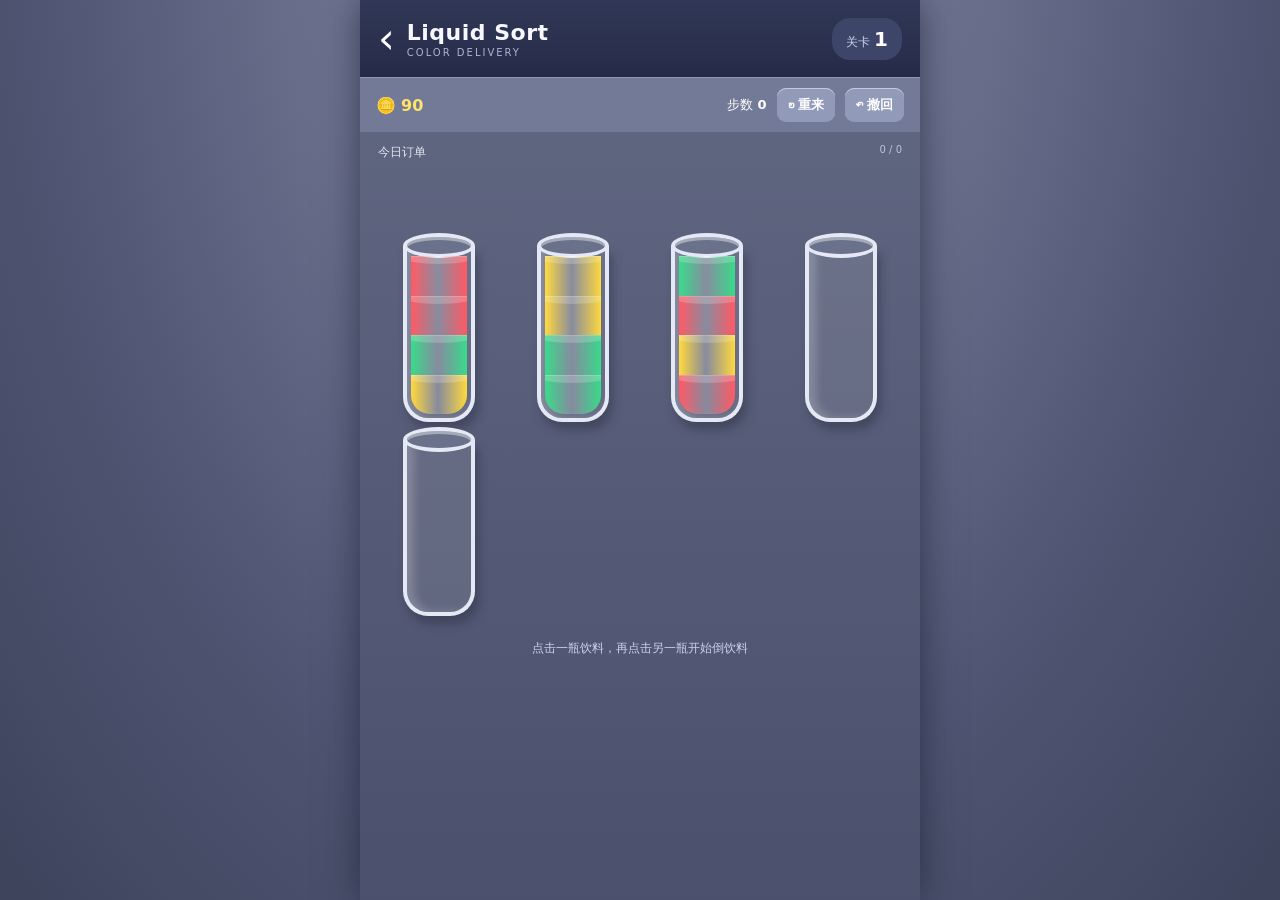
==== games/liquid-sort/index.html @ e86a49a3 "feat: add randomized liquid sort puzzle game" ====
<!doctype html><html lang="zh-CN"><head><meta charset="UTF-8"><meta name="viewport" content="width=device-width,initial-scale=1,viewport-fit=cover"><title>Liquid Sort · Winbox</title><link rel="stylesheet" href="style.css"></head><body><main class="app"><header class="top"><a class="back" href="../../index.html">‹</a><div><h1>Liquid Sort</h1><p>Color Delivery</p></div><div class="level">关卡 <b id="level">1</b></div></header><section class="hud"><span>🪙 <b id="coins">90</b></span><span>步数 <b id="moves">0</b></span><button id="reset">↻ 重来</button><button id="undo">↶ 撤回</button></section><section class="deliveries"><div class="delivery-title">今日订单 <small id="orders">0 / 6</small></div><div id="bags" class="bags"></div></section><section id="board" class="board"></section><p id="hint" class="hint">点击一瓶饮料，再点击另一瓶开始倒饮料</p></main><div id="win" class="modal" hidden><div class="modal-card"><div class="confetti">🎉</div><h2>订单完成！</h2><p>所有饮料都分装好了，外卖袋正在送出。</p><button id="next">下一关</button></div></div><script src="game.js"></script></body></html>
---- games/liquid-sort/style.css ----
*{box-sizing:border-box}html,body{margin:0;min-height:100%;font-family:system-ui,'Microsoft YaHei',sans-serif;color:#f6f7ff;background:#656b88}body{min-height:100dvh;background:radial-gradient(ellipse at 50% -10%,#8c91ad,#505673 65%,#3e435c);overflow-x:hidden}.app{width:min(560px,100%);min-height:100dvh;margin:auto;padding-bottom:18px;background:linear-gradient(180deg,#626983,#4b506c);box-shadow:0 0 35px #1d2033aa}.top{height:78px;padding:12px 18px;display:flex;align-items:center;gap:12px;background:linear-gradient(#313857,#252b47);border-bottom:1px solid #9197b4}.back{color:#fff;text-decoration:none;font-size:42px;line-height:30px;font-weight:200}.top h1{margin:0;font-size:22px;letter-spacing:.5px}.top p{margin:2px 0 0;color:#aeb5d0;font-size:10px;letter-spacing:2px;text-transform:uppercase}.level{margin-left:auto;padding:9px 14px;border-radius:18px;background:#3d4569;color:#ccd2ec;font-size:12px}.level b{color:#fff;font-size:20px}.hud{display:flex;align-items:center;gap:10px;padding:10px 16px;background:#737a98;color:#fff;font-size:13px}.hud span:first-child{margin-right:auto;color:#ffe36a;font-size:16px}.hud button,.modal button{border:0;border-radius:9px;padding:8px 11px;background:#929ab9;color:#fff;font-weight:700;box-shadow:inset 0 1px #c4c9de;cursor:pointer}.hud button:active,.modal button:active{transform:scale(.96)}.deliveries{padding:12px 18px 3px}.delivery-title{font-size:12px;color:#e2e5f2;margin-bottom:8px}.delivery-title small{float:right;color:#bbc2dc}.bags{display:flex;gap:8px;min-height:48px}.bag{width:42px;height:42px;position:relative;border-radius:5px 5px 8px 8px;background:linear-gradient(135deg,#f6f7f9 15%,#cfd4df 55%,#9ca3b8);border:2px solid #f8f9ff;box-shadow:2px 3px 4px #25283b88}.bag:before{content:'';position:absolute;top:-12px;left:8px;width:20px;height:15px;border:5px solid #b8bdcd;border-bottom:0;border-radius:15px 15px 0 0}.bag.done{animation:bagAway .8s ease forwards}.bag .drink{position:absolute;inset:11px 9px 5px;border-radius:3px 3px 5px 5px}.board{display:grid;grid-template-columns:repeat(4,1fr);gap:18px 13px;padding:26px 18px 24px;align-items:end;justify-items:center}.bottle{position:relative;width:72px;height:176px;border:4px solid #e5e8f5;border-top:0;border-radius:0 0 25px 25px;background:#ffffff18;box-shadow:inset 7px 0 8px #fff3,4px 8px 10px #25283b66;cursor:pointer;transition:transform .25s cubic-bezier(.2,1.5,.4,1),filter .2s}.bottle:before{content:'';position:absolute;left:-4px;right:-4px;top:-13px;height:17px;border:4px solid #e5e8f5;border-radius:50%;background:#69718b;box-shadow:inset 0 3px #fff6}.bottle.selected{transform:translateY(-12px) rotate(-2deg);filter:drop-shadow(0 0 9px #a8ddff);outline:2px solid #8dd8ff;outline-offset:5px}.bottle.valid{animation:pulse .8s infinite alternate}.layers{position:absolute;inset:10px 4px 4px;display:flex;flex-direction:column-reverse;overflow:hidden;border-radius:0 0 19px 19px}.liquid{height:25%;min-height:25%;border-top:1px solid #ffffff55;position:relative;overflow:hidden}.liquid:after{content:'';position:absolute;left:-10%;top:-5px;width:120%;height:12px;border-radius:50%;background:#ffffff30;animation:wave 1.8s ease-in-out infinite}.bottle.pour{animation:pour .55s ease}.carton{width:74px;height:105px;align-self:center;position:relative;border-radius:7px 7px 13px 13px;background:linear-gradient(135deg,#eee2cc,#b58b69);border:3px solid #f8eee1;box-shadow:3px 5px 7px #25283b77;display:grid;place-items:center;font-size:27px;cursor:pointer}.carton:before{content:'🍵';font-size:25px}.carton small{position:absolute;bottom:7px;font-size:9px;color:#604732}.hint{text-align:center;margin:0;padding:0 18px 14px;color:#cdd3ea;font-size:12px}.modal{position:fixed;inset:0;display:grid;place-items:center;background:#15182799;z-index:5;padding:20px}.modal-card{width:min(330px,100%);padding:28px 22px;text-align:center;border-radius:20px;background:linear-gradient(#697294,#414862);box-shadow:0 15px 40px #151827aa;border:1px solid #aab3d0}.modal-card h2{margin:4px 0 8px}.modal-card p{font-size:13px;color:#e0e4f1;line-height:1.6}.confetti{font-size:48px;animation:bounce .8s infinite alternate}@keyframes wave{0%,100%{transform:translateX(-3px)}50%{transform:translateX(5px)}}@keyframes pour{0%{transform:translateY(-12px) rotate(0)}45%{transform:translateY(-18px) rotate(-12deg)}100%{transform:translateY(0) rotate(0)}}@keyframes pulse{to{box-shadow:0 0 15px #9adfff}}@keyframes bagAway{to{transform:translateY(-80px) rotate(18deg);opacity:0}}@keyframes bounce{to{transform:translateY(-8px) rotate(5deg)}}[hidden]{display:none!important}@media(max-width:420px){.board{gap:18px 8px;padding-left:12px;padding-right:12px}.bottle{width:65px;height:164px}.carton{width:65px;height:98px}.hud{padding-left:10px;padding-right:10px}}
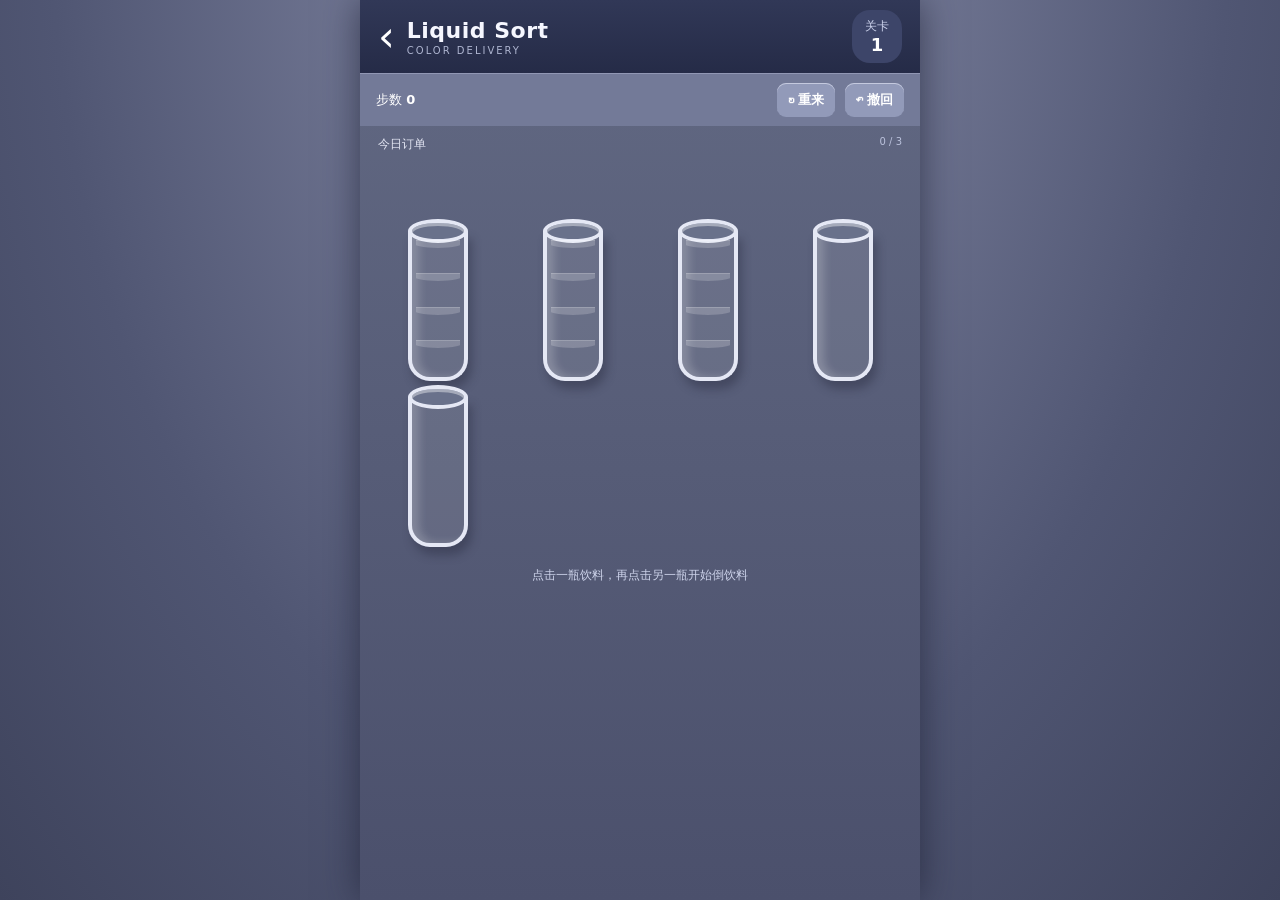
==== commit 36bfc79f: "refactor: simplify HUD and remove unused coin element" ====
--- a/games/liquid-sort/index.html
+++ b/games/liquid-sort/index.html
@@ -1 +1,52 @@
-<!doctype html><html lang="zh-CN"><head><meta charset="UTF-8"><meta name="viewport" content="width=device-width,initial-scale=1,viewport-fit=cover"><title>Liquid Sort · Winbox</title><link rel="stylesheet" href="style.css"></head><body><main class="app"><header class="top"><a class="back" href="../../index.html">‹</a><div><h1>Liquid Sort</h1><p>Color Delivery</p></div><div class="level">关卡 <b id="level">1</b></div></header><section class="hud"><span>🪙 <b id="coins">90</b></span><span>步数 <b id="moves">0</b></span><button id="reset">↻ 重来</button><button id="undo">↶ 撤回</button></section><section class="deliveries"><div class="delivery-title">今日订单 <small id="orders">0 / 6</small></div><div id="bags" class="bags"></div></section><section id="board" class="board"></section><p id="hint" class="hint">点击一瓶饮料，再点击另一瓶开始倒饮料</p></main><div id="win" class="modal" hidden><div class="modal-card"><div class="confetti">🎉</div><h2>订单完成！</h2><p>所有饮料都分装好了，外卖袋正在送出。</p><button id="next">下一关</button></div></div><script src="game.js"></script></body></html>+<!doctype html>
+<html lang="zh-CN">
+<head>
+  <meta charset="UTF-8">
+  <meta name="viewport" content="width=device-width, initial-scale=1, viewport-fit=cover">
+  <title>Liquid Sort · Winbox</title>
+  <link rel="stylesheet" href="style.css">
+</head>
+<body>
+  <main class="app">
+    <!-- 顶栏 -->
+    <header class="top">
+      <a class="back" href="../../index.html" title="返回 Winbox">‹</a>
+      <div>
+        <h1>Liquid Sort</h1>
+        <p>Color Delivery</p>
+      </div>
+      <div class="level">关卡<b id="level">1</b></div>
+    </header>
+
+    <!-- 工具栏 -->
+    <section class="hud">
+      <span>步数 <b id="moves">0</b></span>
+      <button id="reset">↻ 重来</button>
+      <button id="undo">↶ 撤回</button>
+    </section>
+
+    <!-- 外卖袋进度 -->
+    <section class="deliveries">
+      <div class="delivery-title">今日订单 <small id="orders">0 / 6</small></div>
+      <div id="bags" class="bags"></div>
+    </section>
+
+    <!-- 游戏区 -->
+    <section id="board" class="board"></section>
+
+    <p id="hint" class="hint">点击一瓶饮料，再点击另一瓶开始倒饮料</p>
+  </main>
+
+  <!-- 胜利弹窗 -->
+  <div id="win" class="modal" hidden>
+    <div class="modal-card">
+      <div class="confetti">🎉</div>
+      <h2>订单完成！</h2>
+      <p>所有饮料都分装好了，外卖袋正在送出。</p>
+      <button id="next">下一关 🚀</button>
+    </div>
+  </div>
+
+  <script src="game.js"></script>
+</body>
+</html>
--- a/games/liquid-sort/style.css
+++ b/games/liquid-sort/style.css
@@ -1 +1,73 @@
-*{box-sizing:border-box}html,body{margin:0;min-height:100%;font-family:system-ui,'Microsoft YaHei',sans-serif;color:#f6f7ff;background:#656b88}body{min-height:100dvh;background:radial-gradient(ellipse at 50% -10%,#8c91ad,#505673 65%,#3e435c);overflow-x:hidden}.app{width:min(560px,100%);min-height:100dvh;margin:auto;padding-bottom:18px;background:linear-gradient(180deg,#626983,#4b506c);box-shadow:0 0 35px #1d2033aa}.top{height:78px;padding:12px 18px;display:flex;align-items:center;gap:12px;background:linear-gradient(#313857,#252b47);border-bottom:1px solid #9197b4}.back{color:#fff;text-decoration:none;font-size:42px;line-height:30px;font-weight:200}.top h1{margin:0;font-size:22px;letter-spacing:.5px}.top p{margin:2px 0 0;color:#aeb5d0;font-size:10px;letter-spacing:2px;text-transform:uppercase}.level{margin-left:auto;padding:9px 14px;border-radius:18px;background:#3d4569;color:#ccd2ec;font-size:12px}.level b{color:#fff;font-size:20px}.hud{display:flex;align-items:center;gap:10px;padding:10px 16px;background:#737a98;color:#fff;font-size:13px}.hud span:first-child{margin-right:auto;color:#ffe36a;font-size:16px}.hud button,.modal button{border:0;border-radius:9px;padding:8px 11px;background:#929ab9;color:#fff;font-weight:700;box-shadow:inset 0 1px #c4c9de;cursor:pointer}.hud button:active,.modal button:active{transform:scale(.96)}.deliveries{padding:12px 18px 3px}.delivery-title{font-size:12px;color:#e2e5f2;margin-bottom:8px}.delivery-title small{float:right;color:#bbc2dc}.bags{display:flex;gap:8px;min-height:48px}.bag{width:42px;height:42px;position:relative;border-radius:5px 5px 8px 8px;background:linear-gradient(135deg,#f6f7f9 15%,#cfd4df 55%,#9ca3b8);border:2px solid #f8f9ff;box-shadow:2px 3px 4px #25283b88}.bag:before{content:'';position:absolute;top:-12px;left:8px;width:20px;height:15px;border:5px solid #b8bdcd;border-bottom:0;border-radius:15px 15px 0 0}.bag.done{animation:bagAway .8s ease forwards}.bag .drink{position:absolute;inset:11px 9px 5px;border-radius:3px 3px 5px 5px}.board{display:grid;grid-template-columns:repeat(4,1fr);gap:18px 13px;padding:26px 18px 24px;align-items:end;justify-items:center}.bottle{position:relative;width:72px;height:176px;border:4px solid #e5e8f5;border-top:0;border-radius:0 0 25px 25px;background:#ffffff18;box-shadow:inset 7px 0 8px #fff3,4px 8px 10px #25283b66;cursor:pointer;transition:transform .25s cubic-bezier(.2,1.5,.4,1),filter .2s}.bottle:before{content:'';position:absolute;left:-4px;right:-4px;top:-13px;height:17px;border:4px solid #e5e8f5;border-radius:50%;background:#69718b;box-shadow:inset 0 3px #fff6}.bottle.selected{transform:translateY(-12px) rotate(-2deg);filter:drop-shadow(0 0 9px #a8ddff);outline:2px solid #8dd8ff;outline-offset:5px}.bottle.valid{animation:pulse .8s infinite alternate}.layers{position:absolute;inset:10px 4px 4px;display:flex;flex-direction:column-reverse;overflow:hidden;border-radius:0 0 19px 19px}.liquid{height:25%;min-height:25%;border-top:1px solid #ffffff55;position:relative;overflow:hidden}.liquid:after{content:'';position:absolute;left:-10%;top:-5px;width:120%;height:12px;border-radius:50%;background:#ffffff30;animation:wave 1.8s ease-in-out infinite}.bottle.pour{animation:pour .55s ease}.carton{width:74px;height:105px;align-self:center;position:relative;border-radius:7px 7px 13px 13px;background:linear-gradient(135deg,#eee2cc,#b58b69);border:3px solid #f8eee1;box-shadow:3px 5px 7px #25283b77;display:grid;place-items:center;font-size:27px;cursor:pointer}.carton:before{content:'🍵';font-size:25px}.carton small{position:absolute;bottom:7px;font-size:9px;color:#604732}.hint{text-align:center;margin:0;padding:0 18px 14px;color:#cdd3ea;font-size:12px}.modal{position:fixed;inset:0;display:grid;place-items:center;background:#15182799;z-index:5;padding:20px}.modal-card{width:min(330px,100%);padding:28px 22px;text-align:center;border-radius:20px;background:linear-gradient(#697294,#414862);box-shadow:0 15px 40px #151827aa;border:1px solid #aab3d0}.modal-card h2{margin:4px 0 8px}.modal-card p{font-size:13px;color:#e0e4f1;line-height:1.6}.confetti{font-size:48px;animation:bounce .8s infinite alternate}@keyframes wave{0%,100%{transform:translateX(-3px)}50%{transform:translateX(5px)}}@keyframes pour{0%{transform:translateY(-12px) rotate(0)}45%{transform:translateY(-18px) rotate(-12deg)}100%{transform:translateY(0) rotate(0)}}@keyframes pulse{to{box-shadow:0 0 15px #9adfff}}@keyframes bagAway{to{transform:translateY(-80px) rotate(18deg);opacity:0}}@keyframes bounce{to{transform:translateY(-8px) rotate(5deg)}}[hidden]{display:none!important}@media(max-width:420px){.board{gap:18px 8px;padding-left:12px;padding-right:12px}.bottle{width:65px;height:164px}.carton{width:65px;height:98px}.hud{padding-left:10px;padding-right:10px}}+*{box-sizing:border-box}
+html,body{margin:0;min-height:100%;font-family:system-ui,'Microsoft YaHei',sans-serif;color:#f6f7ff;background:#656b88}
+body{min-height:100dvh;background:radial-gradient(ellipse at 50% -10%,#8c91ad,#505673 65%,#3e435c);overflow-x:hidden}
+.app{width:min(560px,100%);min-height:100dvh;margin:auto;padding-bottom:18px;background:linear-gradient(180deg,#626983,#4b506c);box-shadow:0 0 35px #1d2033aa}
+/* ---------- 顶栏 ---------- */
+.top{height:74px;padding:12px 18px;display:flex;align-items:center;gap:12px;background:linear-gradient(#313857,#252b47);border-bottom:1px solid #9197b4}
+.back{color:#fff;text-decoration:none;font-size:42px;line-height:30px;font-weight:200}
+.top h1{margin:0;font-size:22px;letter-spacing:.5px}
+.top p{margin:2px 0 0;color:#aeb5d0;font-size:10px;letter-spacing:2px;text-transform:uppercase}
+.level{margin-left:auto;padding:8px 13px;border-radius:18px;background:#3d4569;color:#ccd2ec;font-size:12px;text-align:center}
+.level b{display:block;color:#fff;font-size:18px;line-height:1.1}
+/* ---------- 工具栏 ---------- */
+.hud{display:flex;align-items:center;gap:10px;padding:9px 16px;background:#737a98;color:#fff;font-size:13px}
+.hud span:first-child{margin-right:auto}
+.hud button,.modal button{border:0;border-radius:9px;padding:8px 11px;background:#929ab9;color:#fff;font-weight:700;box-shadow:inset 0 1px #c4c9de;cursor:pointer}
+.hud button:active,.modal button:active{transform:scale(.96)}
+/* ---------- 外卖袋 ---------- */
+.deliveries{padding:10px 18px 2px}
+.delivery-title{font-size:12px;color:#e2e5f2;margin-bottom:8px}
+.delivery-title small{float:right;color:#bbc2dc}
+.bags{display:flex;gap:8px;min-height:46px}
+.bag{width:40px;height:40px;position:relative;border-radius:5px 5px 8px 8px;background:linear-gradient(135deg,#f6f7f9 15%,#cfd4df 55%,#9ca3b8);border:2px solid #f8f9ff;box-shadow:2px 3px 4px #25283b88}
+.bag:before{content:'';position:absolute;top:-11px;left:7px;width:19px;height:14px;border:5px solid #b8bdcd;border-bottom:0;border-radius:15px 15px 0 0}
+.bag .drink{position:absolute;inset:11px 9px 5px;border-radius:3px 3px 5px 5px}
+.bag.fill{animation:bagPop .5s ease}
+.bag.away{animation:bagAway .7s ease forwards}
+/* ---------- 游戏区 ---------- */
+.board{position:relative;display:grid;grid-template-columns:repeat(4,1fr);gap:16px 12px;padding:22px 16px 20px;align-items:end;justify-items:center}
+/* ---------- 瓶子（小一号） ---------- */
+.bottle{position:relative;width:60px;height:150px;border:4px solid #e5e8f5;border-top:0;border-radius:0 0 22px 22px;background:#ffffff18;box-shadow:inset 7px 0 8px #fff3,4px 8px 10px #25283b66;cursor:pointer;transition:transform .28s cubic-bezier(.2,1.5,.4,1),filter .2s;will-change:transform}
+.bottle:before{content:'';position:absolute;left:-4px;right:-4px;top:-12px;height:16px;border:4px solid #e5e8f5;border-radius:50%;background:#69718b;box-shadow:inset 0 3px #fff6}
+.bottle.selected{transform:translateY(-12px) rotate(-2deg);filter:drop-shadow(0 0 9px #a8ddff);outline:2px solid #8dd8ff;outline-offset:5px}
+/* 倾倒动画：源瓶平移+倾斜到目标瓶上方 */
+.bottle.pouring{
+  transform:translateX(var(--dx,0px)) rotate(-16deg);
+  transform-origin:50% 100%;
+  transition:transform .5s cubic-bezier(.2,1,.3,1);
+  z-index:6;
+  filter:drop-shadow(0 0 10px #a8ddff);
+}
+/* 完成瓶子上抛 */
+.bottle.pour{animation:pour .6s ease}
+/* ---------- 液体层 ---------- */
+.layers{position:absolute;inset:9px 4px 4px;display:flex;flex-direction:column-reverse;overflow:hidden;border-radius:0 0 17px 17px}
+.liquid{height:25%;min-height:25%;border-top:1px solid #ffffff55;position:relative;overflow:hidden}
+.liquid:after{content:'';position:absolute;left:-10%;top:-5px;width:120%;height:12px;border-radius:50%;background:#ffffff30;animation:wave 1.8s ease-in-out infinite}
+/* 倒入时的液面上升层 */
+.liquid.rise{transition:height .5s ease;border-top:2px solid #ffffff66}
+/* 水流柱 */
+.stream{position:absolute;width:13px;border-radius:7px 7px 2px 2px;opacity:0;z-index:7;pointer-events:none;box-shadow:0 0 12px #ffffff55;will-change:height,opacity,top}
+.stream:before{content:'';position:absolute;left:2px;right:2px;top:0;bottom:0;border-radius:6px;background:repeating-linear-gradient(180deg,#ffffff44 0 5px,transparent 5px 9px);animation:streamMove .35s linear infinite}
+/* ---------- 提示 ---------- */
+.hint{text-align:center;margin:0;padding:0 18px 14px;color:#cdd3ea;font-size:12px}
+/* ---------- 胜利弹窗 ---------- */
+.modal{position:fixed;inset:0;display:grid;place-items:center;background:#15182799;z-index:9;padding:20px}
+.modal-card{width:min(330px,100%);padding:28px 22px;text-align:center;border-radius:20px;background:linear-gradient(#697294,#414862);box-shadow:0 15px 40px #151827aa;border:1px solid #aab3d0}
+.modal-card h2{margin:4px 0 8px}
+.modal-card p{font-size:13px;color:#e0e4f1;line-height:1.6}
+.confetti{font-size:48px;animation:bounce .8s infinite alternate}
+/* ---------- 动画 ---------- */
+@keyframes wave{0%,100%{transform:translateX(-3px)}50%{transform:translateX(5px)}}
+@keyframes streamMove{to{background-position:0 9px}}
+@keyframes pour{0%{transform:translateY(-12px) rotate(0);opacity:1}45%{transform:translateY(-26px) rotate(-14deg);opacity:1}100%{transform:translateY(-90px) rotate(14deg);opacity:0}}
+@keyframes bagPop{0%{transform:scale(.6);opacity:0}60%{transform:scale(1.15)}100%{transform:scale(1);opacity:1}}
+@keyframes bagAway{to{transform:translateY(-90px) rotate(20deg);opacity:0}}
+@keyframes bounce{to{transform:translateY(-8px) rotate(5deg)}}
+[hidden]{display:none!important}
+/* ---------- 小屏 ---------- */
+@media(max-width:420px){
+  .board{gap:14px 8px;padding-left:10px;padding-right:10px}
+  .bottle{width:52px;height:136px}
+  .hud{padding-left:10px;padding-right:10px}
+}
